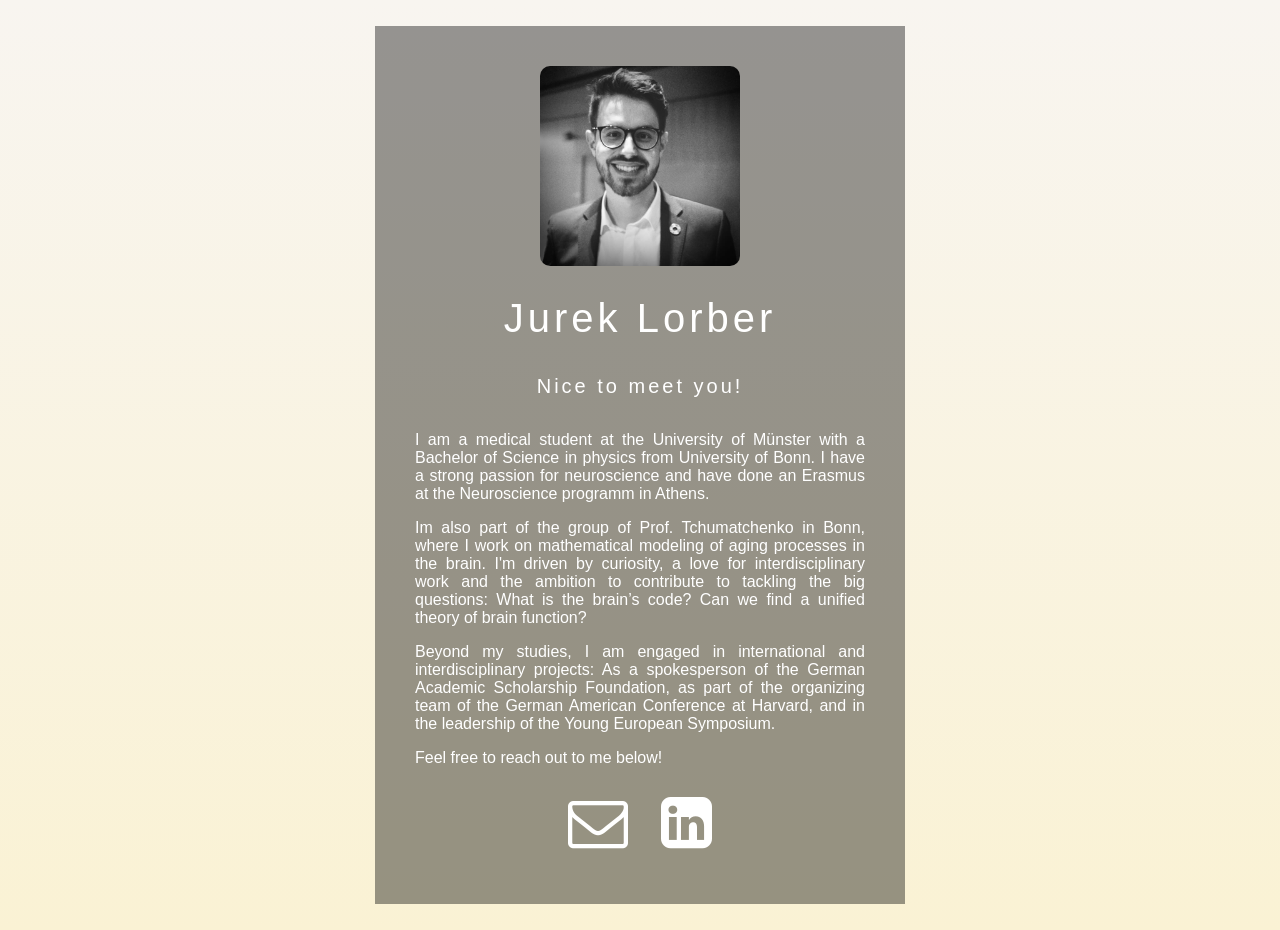
==== index.html @ cd4f738d "Update index.html" ====
<!DOCTYPE html>
<html lang="de" dir="ltr">
  <head>
    <meta charset="utf-8">
    <meta name="viewport" content="width=device-width, initial-scale=1.0">
    <meta property="og:title" content="Jurek Lorber">
    <meta property="og:description" content="Physics student at the University of Bonn with a passion for neuroscience.">
    <meta property="og:image" content="https://www.jureklorber.de/Profilbild.jpg">
    <meta property="og:url" content="https://www.jureklorber.de/">
    <meta property="og:type" content="website">
    <link rel="stylesheet" href="font-awesome/css/font-awesome.min.css">
    <title>Jurek Lorber</title>
    <link rel="manifest" href="manifest.webmanifest.json">
    <link rel="icon" href="favicon.ico" sizes="any">
    <link rel="icon" href="favicon-small.ico" sizes="16x16">
    <link rel="apple-touch-icon" href="apple-touch-icon.png">
    <link rel="icon" href="icon-192.png" type="image/png" sizes="192x192">
    <link rel="icon" href="icon-512.png" type="image/png" sizes="512x512">
    <link rel="icon" href="/icon.svg" type="image/svg+xml">
    <link rel="stylesheet" href="style.css">
  </head>
  <body>
    <div class="box">
      <img src="Profilbild.jpg" alt="Profilbild, auf dem ich zu sehen bin." class="box-img">
      <h1>Jurek Lorber</h1>
      <h5>Nice to meet you!</h5>

      <p>
        I am a medical student at the University of Münster with a Bachelor of Science in physics from University of Bonn. I have a strong passion for neuroscience and have done an Erasmus at the Neuroscience programm in Athens.
      </p>
      <p>
        Im also part of the group of Prof. Tchumatchenko in Bonn, where I work on mathematical modeling of aging processes in the brain. I'm driven by curiosity, a love for interdisciplinary work and the ambition to contribute to tackling the big questions: What is the brain’s code? Can we find a unified theory of brain function? 
      </p>
      <p>
        Beyond my studies, I am engaged in international and interdisciplinary projects: As a spokesperson of the German Academic Scholarship Foundation, as part of the organizing team of the German American Conference at Harvard, and in the leadership of the Young European Symposium.
      </p>
      <p>
        Feel free to reach out to me below!
      </p>

      <ul>
        <li><a href="mailto:mail@jureklorber.de"><i class="fa fa-envelope-o" aria-hidden="true"></i></a></li> 
        <li><a href="https://www.linkedin.com/in/jurekl/"><i class="fa-solid fa-file-lines"></i></a></li>
        <li><a href="https://www.linkedin.com/in/jurekl/"><i class="fa fa-linkedin-square" aria-hidden="true"></i></a></li>
      </ul>
    </div>
  </body>
</html>
---- style.css ----
body {
  margin: 0;
  padding: 0;
  background: linear-gradient(180deg, #f8f5f0, #FAF2D4);
  font-family: 'Century Gothic', sans-serif;
}
.box{
  width: 450px;
  background: rgba(0, 0, 0, 0.4);
  padding: 40px;
  text-align: center;
  margin: auto;
  margin-top: 2%;
  margin-bottom: 2%;
  color: white;
  font-family: 'Century Gothic', sans-serif;
}
.box-img{
  border-radius: 5%;
  width: 200px;
  height: 200px;
}
.box h1{
  font-size: 40px;
  letter-spacing: 4px;
  font-weight: 100;
}
.box h5{
  font-size: 20px;
  letter-spacing: 3px;
  font-weight: 100;
}
.box p{
  text-align: justify;
}
ul{
  margin: 0;
  padding: 0;
}
.box li{
  display: inline-block;
  margin: 6px;
  list-style: none;
}
.box li a{
  color: white;
  text-decoration: none;
  font-size: 60px;
  transition: all ease-in-out 250ms;
}
.box li a:hover{
  color: #b9b9b9;
}

.home-button {
  display: inline-block;
  margin-top: 20px;
  padding: 12px 24px;

  color: white;
  text-decoration: none;

  border: 2px solid white;
  border-radius: 6px;

  transition: 0.2s;
}

.home-button:hover {
  background: white;
  color: black;
}
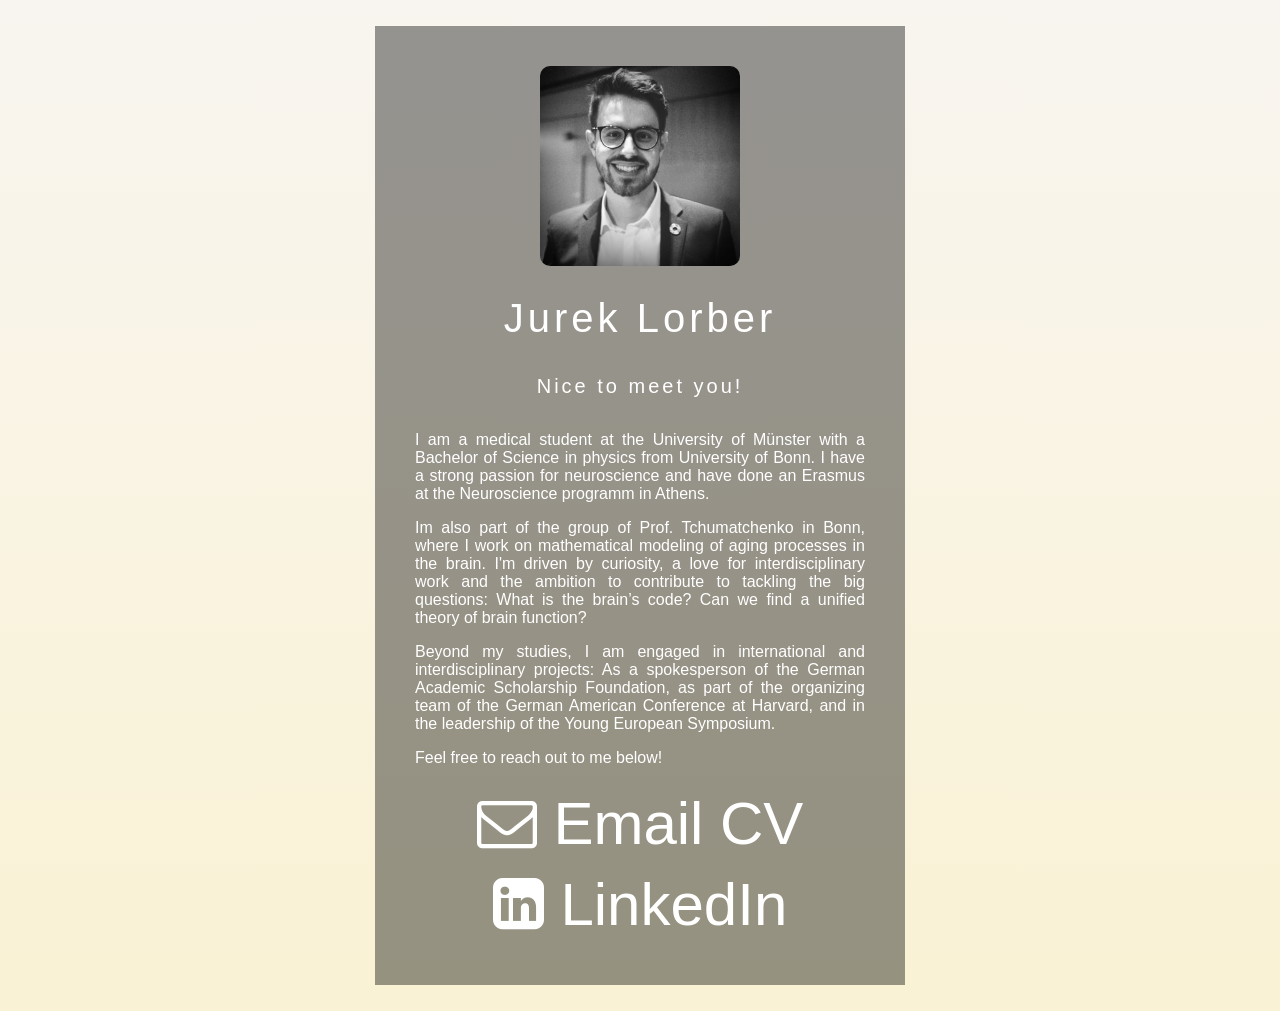
==== commit f1eea82f: "Add contact links section to index.html" ====
--- a/index.html
+++ b/index.html
@@ -37,12 +37,28 @@
       <p>
         Feel free to reach out to me below!
       </p>
+    <ul class="contact-links">
+    <li>
+        <a href="mailto:mail@jureklorber.de">
+            <i class="fa fa-envelope-o" aria-hidden="true"></i>
+            <span>Email</span>
+        </a>
+    </li>
 
-      <ul>
-        <li><a href="mailto:mail@jureklorber.de"><i class="fa fa-envelope-o" aria-hidden="true"></i></a></li> 
-        <li><a href="https://www.linkedin.com/in/jurekl/"><i class="fa-solid fa-file-lines"></i></a></li>
-        <li><a href="https://www.linkedin.com/in/jurekl/"><i class="fa fa-linkedin-square" aria-hidden="true"></i></a></li>
-      </ul>
+    <li>
+        <a href="https://www.jureklorber.de/CV_Lorber.pdf">
+            <i class="fa-solid fa-file-lines" aria-hidden="true"></i>
+            <span>CV</span>
+        </a>
+    </li>
+
+    <li>
+        <a href="https://www.linkedin.com/in/jurekl/">
+            <i class="fa fa-linkedin-square" aria-hidden="true"></i>
+            <span>LinkedIn</span>
+        </a>
+    </li>
+    </ul>
     </div>
   </body>
 </html>
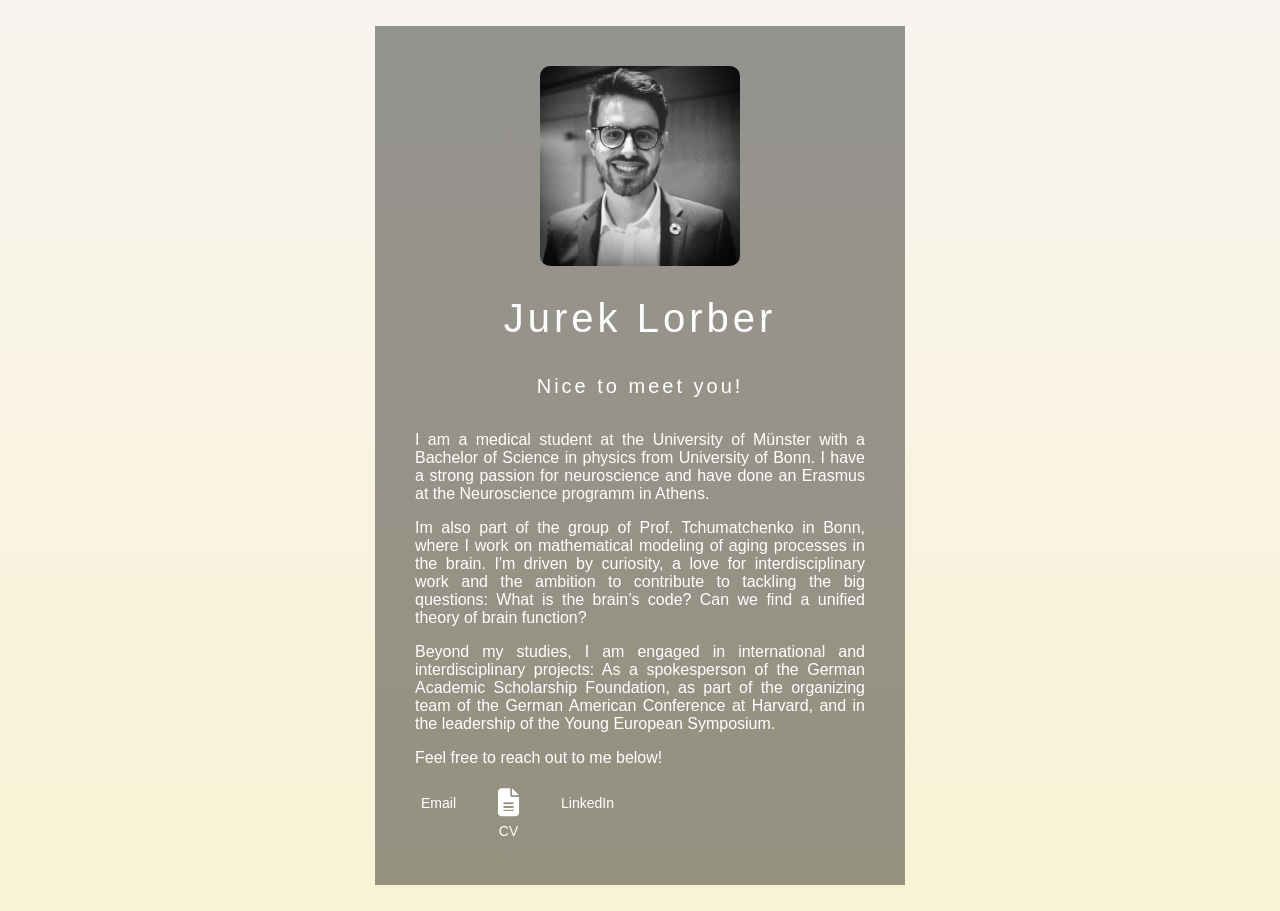
==== commit 64dbb34f: "Add Font Awesome stylesheet link to index.html" ====
--- a/index.html
+++ b/index.html
@@ -14,6 +14,7 @@
     <link rel="icon" href="favicon.ico" sizes="any">
     <link rel="icon" href="favicon-small.ico" sizes="16x16">
     <link rel="apple-touch-icon" href="apple-touch-icon.png">
+    <link rel="stylesheet" href="https://cdnjs.cloudflare.com/ajax/libs/font-awesome/6.7.2/css/all.min.css" />
     <link rel="icon" href="icon-192.png" type="image/png" sizes="192x192">
     <link rel="icon" href="icon-512.png" type="image/png" sizes="512x512">
     <link rel="icon" href="/icon.svg" type="image/svg+xml">
--- a/style.css
+++ b/style.css
@@ -70,3 +70,26 @@
   background: white;
   color: black;
 }
+
+.contact-links {
+    display: flex;
+    gap: 30px;
+    list-style: none;
+    padding: 0;
+}
+
+.contact-links a {
+    display: flex;
+    flex-direction: column;
+    align-items: center;
+    text-decoration: none;
+}
+
+.contact-links i {
+    font-size: 28px;
+    margin-bottom: 6px;
+}
+
+.contact-links span {
+    font-size: 14px;
+}
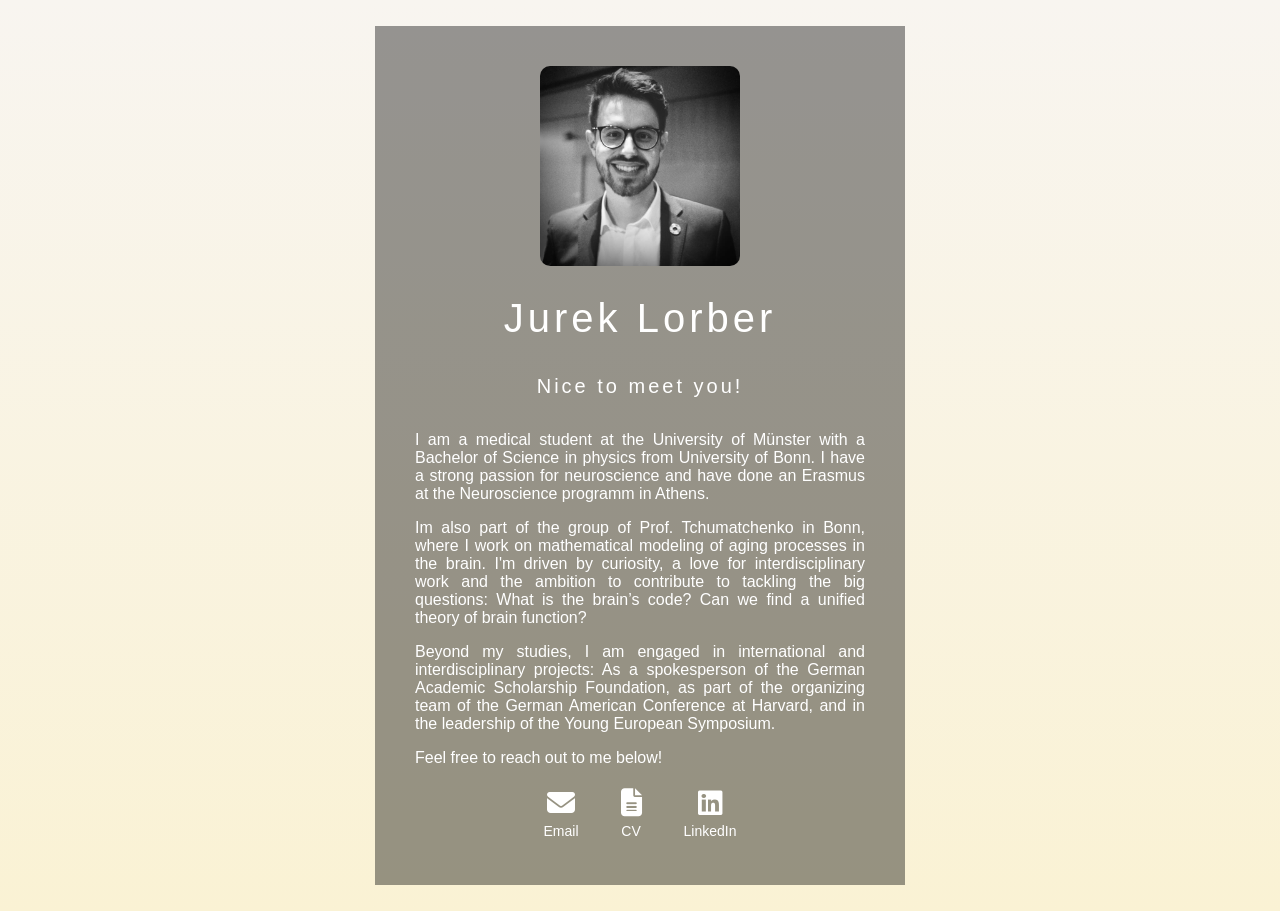
==== commit 592296d9: "Update Font Awesome icons in contact links" ====
--- a/index.html
+++ b/index.html
@@ -41,7 +41,7 @@
     <ul class="contact-links">
     <li>
         <a href="mailto:mail@jureklorber.de">
-            <i class="fa fa-envelope-o" aria-hidden="true"></i>
+            <i class="fa-solid fa-envelope"></i>
             <span>Email</span>
         </a>
     </li>
@@ -55,7 +55,7 @@
 
     <li>
         <a href="https://www.linkedin.com/in/jurekl/">
-            <i class="fa fa-linkedin-square" aria-hidden="true"></i>
+            <i class="fa-brands fa-linkedin"></i>
             <span>LinkedIn</span>
         </a>
     </li>
--- a/style.css
+++ b/style.css
@@ -73,6 +73,7 @@
 
 .contact-links {
     display: flex;
+    justify-content: center;
     gap: 30px;
     list-style: none;
     padding: 0;
@@ -80,6 +81,7 @@
 
 .contact-links a {
     display: flex;
+    justify-content: center;
     flex-direction: column;
     align-items: center;
     text-decoration: none;
@@ -87,9 +89,11 @@
 
 .contact-links i {
     font-size: 28px;
+    justify-content: center;
     margin-bottom: 6px;
 }
 
 .contact-links span {
     font-size: 14px;
+    justify-content: center;
 }
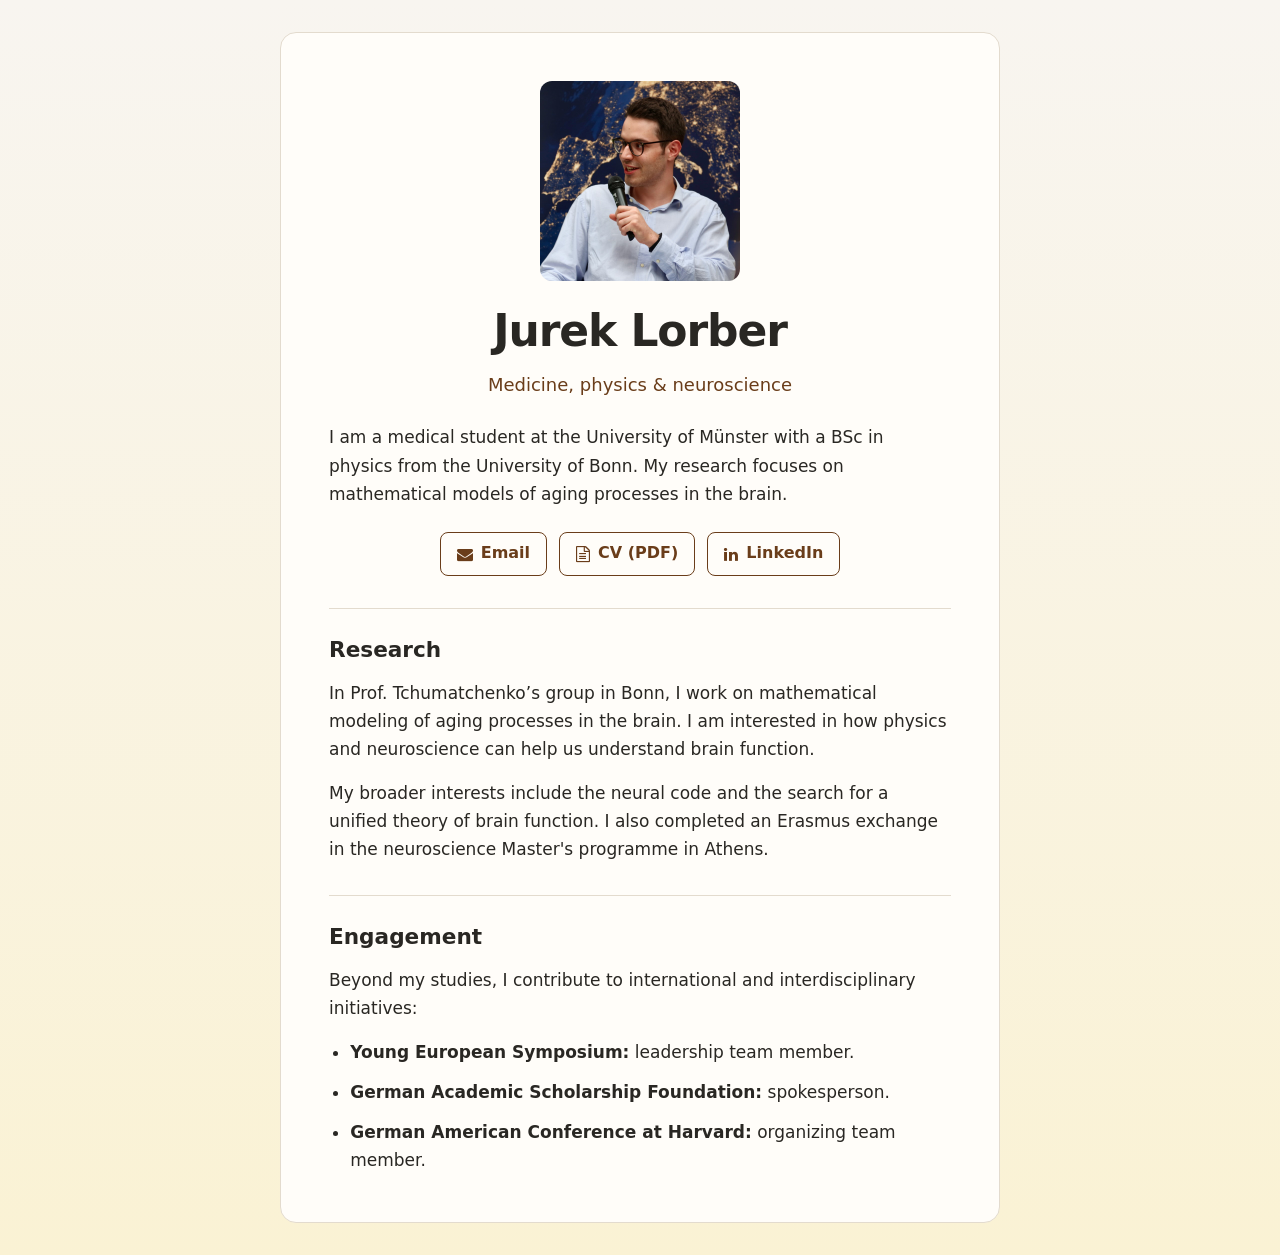
==== commit 46665be7: "Revise index.html for updated personal information Updated the HTML structure and content for Jurek " ====
--- a/index.html
+++ b/index.html
@@ -1,65 +1,85 @@
 <!DOCTYPE html>
-<html lang="de" dir="ltr">
+<html lang="en" dir="ltr">
   <head>
     <meta charset="utf-8">
     <meta name="viewport" content="width=device-width, initial-scale=1.0">
-    <meta property="og:title" content="Jurek Lorber">
-    <meta property="og:description" content="Physics student at the University of Bonn with a passion for neuroscience.">
+    <title>Jurek Lorber | Medicine, Physics &amp; Neuroscience</title>
+    <meta name="description" content="Medical student at the University of Münster and physics graduate from Bonn, working on mathematical models of brain aging in the Tchumatchenko group.">
+    <link rel="canonical" href="https://www.jureklorber.de/">
+
+    <meta property="og:title" content="Jurek Lorber | Medicine, Physics &amp; Neuroscience">
+    <meta property="og:description" content="Medical student at the University of Münster and physics graduate from Bonn, working on mathematical models of brain aging in the Tchumatchenko group.">
     <meta property="og:image" content="https://www.jureklorber.de/Profilbild.jpg">
+    <meta property="og:image:alt" content="Jurek Lorber speaking into a microphone">
     <meta property="og:url" content="https://www.jureklorber.de/">
     <meta property="og:type" content="website">
-    <link rel="stylesheet" href="font-awesome/css/font-awesome.min.css">
-    <title>Jurek Lorber</title>
+
     <link rel="manifest" href="manifest.webmanifest.json">
     <link rel="icon" href="favicon.ico" sizes="any">
-    <link rel="icon" href="favicon-small.ico" sizes="16x16">
-    <link rel="apple-touch-icon" href="apple-touch-icon.png">
-    <link rel="stylesheet" href="https://cdnjs.cloudflare.com/ajax/libs/font-awesome/6.7.2/css/all.min.css" />
-    <link rel="icon" href="icon-192.png" type="image/png" sizes="192x192">
-    <link rel="icon" href="icon-512.png" type="image/png" sizes="512x512">
-    <link rel="icon" href="/icon.svg" type="image/svg+xml">
+    <link rel="icon" href="favicon.svg" type="image/svg+xml">
+    <link rel="apple-touch-icon" href="apple-touch-icon.png" sizes="180x180">
+    <link rel="stylesheet" href="font-awesome/css/font-awesome.min.css">
     <link rel="stylesheet" href="style.css">
   </head>
   <body>
-    <div class="box">
-      <img src="Profilbild.jpg" alt="Profilbild, auf dem ich zu sehen bin." class="box-img">
-      <h1>Jurek Lorber</h1>
-      <h5>Nice to meet you!</h5>
+    <main class="box">
+      <header class="profile-header">
+        <img src="Profilbild.jpg" alt="Jurek Lorber speaking into a microphone" class="box-img" width="200" height="200">
+        <h1>Jurek Lorber</h1>
+        <p class="subtitle">Medicine, physics &amp; neuroscience</p>
+        <p class="intro">
+          I am a medical student at the University of Münster with a BSc in physics
+          from the University of Bonn. My research focuses on mathematical models
+          of aging processes in the brain.
+        </p>
 
-      <p>
-        I am a medical student at the University of Münster with a Bachelor of Science in physics from University of Bonn. I have a strong passion for neuroscience and have done an Erasmus at the Neuroscience programm in Athens.
-      </p>
-      <p>
-        Im also part of the group of Prof. Tchumatchenko in Bonn, where I work on mathematical modeling of aging processes in the brain. I'm driven by curiosity, a love for interdisciplinary work and the ambition to contribute to tackling the big questions: What is the brain’s code? Can we find a unified theory of brain function? 
-      </p>
-      <p>
-        Beyond my studies, I am engaged in international and interdisciplinary projects: As a spokesperson of the German Academic Scholarship Foundation, as part of the organizing team of the German American Conference at Harvard, and in the leadership of the Young European Symposium.
-      </p>
-      <p>
-        Feel free to reach out to me below!
-      </p>
-    <ul class="contact-links">
-    <li>
-        <a href="mailto:mail@jureklorber.de">
-            <i class="fa-solid fa-envelope"></i>
-            <span>Email</span>
-        </a>
-    </li>
+        <nav aria-label="Contact and CV">
+          <ul class="contact-links">
+            <li>
+              <a href="mailto:mail@jureklorber.de">
+                <i class="fa fa-envelope" aria-hidden="true"></i>
+                <span>Email</span>
+              </a>
+            </li>
+            <li>
+              <a href="CV_Lorber.pdf">
+                <i class="fa fa-file-text-o" aria-hidden="true"></i>
+                <span>CV (PDF)</span>
+              </a>
+            </li>
+            <li>
+              <a href="https://www.linkedin.com/in/jurekl/">
+                <i class="fa fa-linkedin" aria-hidden="true"></i>
+                <span>LinkedIn</span>
+              </a>
+            </li>
+          </ul>
+        </nav>
+      </header>
 
-    <li>
-        <a href="https://www.jureklorber.de/CV_Lorber.pdf">
-            <i class="fa-solid fa-file-lines" aria-hidden="true"></i>
-            <span>CV</span>
-        </a>
-    </li>
+      <section class="content-section" aria-labelledby="research-heading">
+        <h2 id="research-heading">Research</h2>
+        <p>
+          In Prof. Tchumatchenko’s group in Bonn, I work on mathematical modeling
+          of aging processes in the brain. I am interested in how physics and
+          neuroscience can help us understand brain function.
+        </p>
+        <p>
+          My broader interests include the neural code and the search for a
+          unified theory of brain function. I also completed an Erasmus exchange
+          in the neuroscience Master's programme in Athens.
+        </p>
+      </section>
 
-    <li>
-        <a href="https://www.linkedin.com/in/jurekl/">
-            <i class="fa-brands fa-linkedin"></i>
-            <span>LinkedIn</span>
-        </a>
-    </li>
-    </ul>
-    </div>
+      <section class="content-section" aria-labelledby="engagement-heading">
+        <h2 id="engagement-heading">Engagement</h2>
+        <p>Beyond my studies, I contribute to international and interdisciplinary initiatives:</p>
+        <ul class="engagement-list">
+          <li><strong>Young European Symposium:</strong> leadership team member.</li>
+          <li><strong>German Academic Scholarship Foundation:</strong> spokesperson.</li>
+          <li><strong>German American Conference at Harvard:</strong> organizing team member.</li>
+        </ul>
+      </section>
+    </main>
   </body>
 </html>
--- a/style.css
+++ b/style.css
@@ -1,99 +1,170 @@
+:root {
+  color-scheme: light;
+  --text: #292723;
+  --muted: #625b52;
+  --accent: #6a3d1a;
+  --surface: #fffdf9;
+  --border: #e3dbce;
+}
+
+*,
+*::before,
+*::after {
+  box-sizing: border-box;
+}
+
 body {
   margin: 0;
+  min-height: 100vh;
+  background: linear-gradient(180deg, #f8f5f0, #faf2d4);
+  color: var(--text);
+  font-family: system-ui, -apple-system, BlinkMacSystemFont, "Segoe UI", sans-serif;
+  font-size: 17px;
+  line-height: 1.65;
+}
+
+.box {
+  width: min(720px, calc(100% - 32px));
+  margin: 32px auto;
+  padding: clamp(24px, 5vw, 48px);
+  background: var(--surface);
+  border: 1px solid var(--border);
+  border-radius: 16px;
+  overflow-wrap: anywhere;
+}
+
+.profile-header {
+  text-align: center;
+}
+
+.box-img {
+  display: block;
+  width: 200px;
+  max-width: 100%;
+  height: auto;
+  margin: 0 auto 24px;
+  border-radius: 12px;
+}
+
+h1,
+h2 {
+  line-height: 1.2;
+  text-wrap: balance;
+}
+
+h1 {
+  margin: 0 0 12px;
+  font-size: clamp(2rem, 6vw, 2.75rem);
+  font-weight: 650;
+  letter-spacing: -0.025em;
+}
+
+h2 {
+  margin: 0 0 16px;
+  font-size: 1.35rem;
+  font-weight: 650;
+}
+
+p {
+  margin: 0 0 16px;
+  text-align: left;
+}
+
+.subtitle {
+  margin: 0 0 24px;
+  color: var(--accent);
+  font-size: 1.125rem;
+  text-align: center;
+}
+
+.intro {
+  margin: 0;
+}
+
+a {
+  color: var(--accent);
+  text-underline-offset: 0.2em;
+}
+
+a:focus-visible {
+  outline: 3px solid var(--accent);
+  outline-offset: 4px;
+}
+
+.contact-links {
+  display: flex;
+  flex-wrap: wrap;
+  justify-content: center;
+  gap: 12px;
+  margin: 24px 0 0;
   padding: 0;
-  background: linear-gradient(180deg, #f8f5f0, #FAF2D4);
-  font-family: 'Century Gothic', sans-serif;
-}
-.box{
-  width: 450px;
-  background: rgba(0, 0, 0, 0.4);
-  padding: 40px;
-  text-align: center;
-  margin: auto;
-  margin-top: 2%;
-  margin-bottom: 2%;
-  color: white;
-  font-family: 'Century Gothic', sans-serif;
-}
-.box-img{
-  border-radius: 5%;
-  width: 200px;
-  height: 200px;
-}
-.box h1{
-  font-size: 40px;
-  letter-spacing: 4px;
-  font-weight: 100;
-}
-.box h5{
-  font-size: 20px;
-  letter-spacing: 3px;
-  font-weight: 100;
-}
-.box p{
-  text-align: justify;
-}
-ul{
-  margin: 0;
-  padding: 0;
-}
-.box li{
-  display: inline-block;
-  margin: 6px;
   list-style: none;
 }
-.box li a{
-  color: white;
+
+.contact-links a,
+.home-button {
+  display: inline-flex;
+  align-items: center;
+  justify-content: center;
+  gap: 8px;
+  min-height: 44px;
+  padding: 10px 16px;
+  border: 1px solid var(--accent);
+  border-radius: 8px;
+  font-size: 1rem;
+  font-weight: 600;
+  line-height: 1.3;
   text-decoration: none;
-  font-size: 60px;
-  transition: all ease-in-out 250ms;
 }
-.box li a:hover{
-  color: #b9b9b9;
+
+.contact-links a:hover,
+.home-button:hover {
+  background: var(--accent);
+  color: var(--surface);
+}
+
+.contact-links i {
+  font-size: 1rem;
+}
+
+.content-section {
+  margin-top: 32px;
+  padding-top: 28px;
+  border-top: 1px solid var(--border);
+}
+
+.content-section > :last-child {
+  margin-bottom: 0;
+}
+
+.engagement-list {
+  margin: 0;
+  padding-left: 1.25em;
+}
+
+.engagement-list li + li {
+  margin-top: 12px;
+}
+
+.paper-page h1,
+.paper-page .subtitle {
+  text-align: left;
+}
+
+.paper-page .subtitle {
+  color: var(--muted);
 }
 
 .home-button {
-  display: inline-block;
-  margin-top: 20px;
-  padding: 12px 24px;
-
-  color: white;
-  text-decoration: none;
-
-  border: 2px solid white;
-  border-radius: 6px;
-
-  transition: 0.2s;
+  margin-top: 8px;
 }
 
-.home-button:hover {
-  background: white;
-  color: black;
+@media (max-width: 480px) {
+  .box {
+    margin: 16px auto;
+  }
+
+  .box-img {
+    width: 160px;
+  }
 }
-
-.contact-links {
-    display: flex;
-    justify-content: center;
-    gap: 30px;
-    list-style: none;
-    padding: 0;
-}
-
-.contact-links a {
-    display: flex;
-    justify-content: center;
-    flex-direction: column;
-    align-items: center;
-    text-decoration: none;
-}
-
-.contact-links i {
-    font-size: 28px;
-    justify-content: center;
-    margin-bottom: 6px;
-}
-
-.contact-links span {
-    font-size: 14px;
-    justify-content: center;
-}
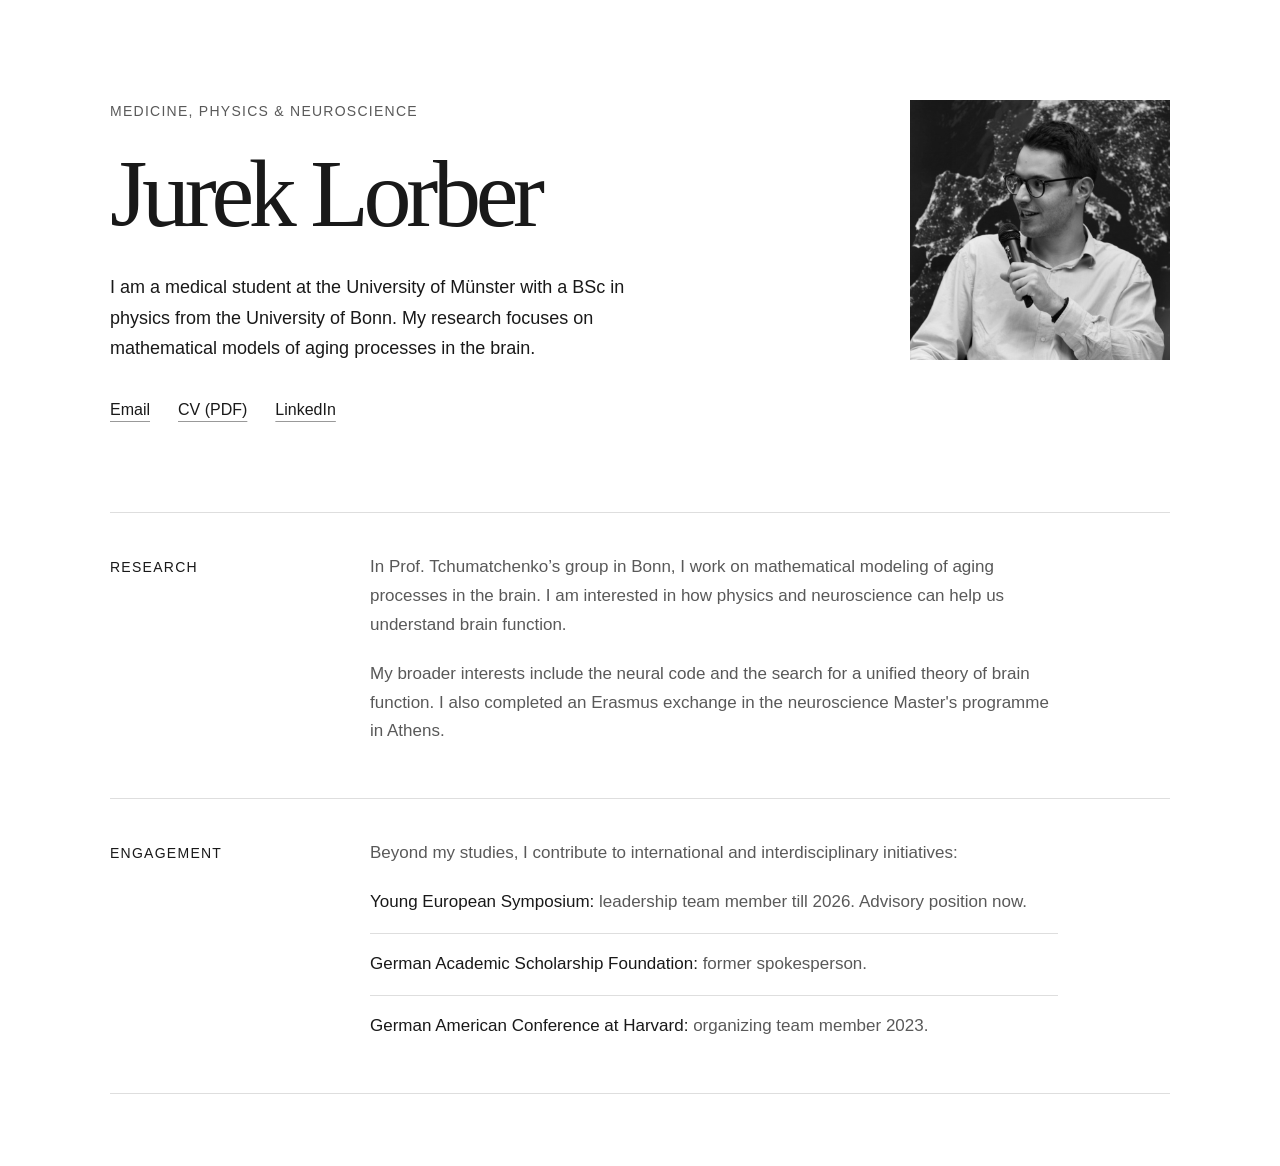
==== commit dec01628: "Update engagement list with new roles and dates" ====
--- a/index.html
+++ b/index.html
@@ -75,9 +75,9 @@
         <h2 id="engagement-heading">Engagement</h2>
         <p>Beyond my studies, I contribute to international and interdisciplinary initiatives:</p>
         <ul class="engagement-list">
-          <li><strong>Young European Symposium:</strong> leadership team member.</li>
-          <li><strong>German Academic Scholarship Foundation:</strong> spokesperson.</li>
-          <li><strong>German American Conference at Harvard:</strong> organizing team member.</li>
+          <li><strong>Young European Symposium:</strong> leadership team member till 2026. Advisory position now.</li>
+          <li><strong>German Academic Scholarship Foundation:</strong> former spokesperson.</li>
+          <li><strong>German American Conference at Harvard:</strong> organizing team member 2023.</li>
         </ul>
       </section>
     </main>
--- a/style.css
+++ b/style.css
@@ -1,170 +1,212 @@
 :root {
   color-scheme: light;
-  --text: #292723;
-  --muted: #625b52;
-  --accent: #6a3d1a;
-  --surface: #fffdf9;
-  --border: #e3dbce;
-}
-
-*,
-*::before,
-*::after {
-  box-sizing: border-box;
-}
+  --background: #ffffff;
+  --text: #191919;
+  --muted: #595959;
+  --line: #dedede;
+}
+
+*, *::before, *::after { box-sizing: border-box; }
 
 body {
   margin: 0;
-  min-height: 100vh;
-  background: linear-gradient(180deg, #f8f5f0, #faf2d4);
+  background: var(--background);
   color: var(--text);
-  font-family: system-ui, -apple-system, BlinkMacSystemFont, "Segoe UI", sans-serif;
+  font-family: -apple-system, BlinkMacSystemFont, "Segoe UI", sans-serif;
   font-size: 17px;
-  line-height: 1.65;
-}
+  line-height: 1.7;
+  -webkit-font-smoothing: antialiased;
+}
+
+::selection { background: #dfe6e9; color: #191919; }
 
 .box {
-  width: min(720px, calc(100% - 32px));
-  margin: 32px auto;
-  padding: clamp(24px, 5vw, 48px);
-  background: var(--surface);
-  border: 1px solid var(--border);
-  border-radius: 16px;
-  overflow-wrap: anywhere;
+  width: min(1060px, calc(100% - 96px));
+  margin: 100px auto 72px;
+  overflow-wrap: break-word;
 }
 
 .profile-header {
-  text-align: center;
+  display: grid;
+  grid-template-columns: minmax(0, 1fr) 260px;
+  column-gap: 80px;
+  align-items: start;
+  padding-bottom: 80px;
+}
+
+h1, h2, p { margin: 0; }
+
+h1 {
+  grid-column: 1;
+  grid-row: 2;
+  margin-bottom: 28px;
+  font-family: Georgia, "Times New Roman", serif;
+  font-size: clamp(3.5rem, 7.5vw, 6.25rem);
+  font-weight: 400;
+  line-height: 1.04;
+  letter-spacing: -0.055em;
+}
+
+.subtitle {
+  grid-column: 1;
+  grid-row: 1;
+  margin-bottom: 22px;
+  color: var(--muted);
+  font-size: 0.875rem;
+  line-height: 1.6;
+  letter-spacing: 0.09em;
+  text-transform: uppercase;
 }
 
 .box-img {
+  grid-column: 2;
+  grid-row: 1 / 5;
   display: block;
-  width: 200px;
-  max-width: 100%;
+  width: 100%;
   height: auto;
-  margin: 0 auto 24px;
-  border-radius: 12px;
-}
-
-h1,
-h2 {
-  line-height: 1.2;
-  text-wrap: balance;
-}
-
-h1 {
-  margin: 0 0 12px;
-  font-size: clamp(2rem, 6vw, 2.75rem);
-  font-weight: 650;
-  letter-spacing: -0.025em;
-}
-
-h2 {
-  margin: 0 0 16px;
-  font-size: 1.35rem;
-  font-weight: 650;
-}
-
-p {
-  margin: 0 0 16px;
-  text-align: left;
-}
-
-.subtitle {
-  margin: 0 0 24px;
-  color: var(--accent);
+  aspect-ratio: 1;
+  object-fit: cover;
+  filter: grayscale(1);
+}
+
+.intro {
+  grid-column: 1;
+  grid-row: 3;
+  max-width: 36rem;
   font-size: 1.125rem;
-  text-align: center;
-}
-
-.intro {
-  margin: 0;
-}
+}
+
+.profile-header nav { grid-column: 1; grid-row: 4; }
 
 a {
-  color: var(--accent);
-  text-underline-offset: 0.2em;
-}
-
-a:focus-visible {
-  outline: 3px solid var(--accent);
-  outline-offset: 4px;
-}
+  color: inherit;
+  text-decoration-thickness: 1px;
+  text-underline-offset: 6px;
+  text-decoration-color: #999;
+}
+
+a:hover { text-decoration-color: currentColor; }
+a:focus-visible { outline: 2px solid currentColor; outline-offset: 6px; }
 
 .contact-links {
   display: flex;
   flex-wrap: wrap;
-  justify-content: center;
-  gap: 12px;
+  gap: 8px 28px;
   margin: 24px 0 0;
   padding: 0;
   list-style: none;
 }
 
-.contact-links a,
-.home-button {
+.contact-links a, .home-button {
   display: inline-flex;
   align-items: center;
-  justify-content: center;
-  gap: 8px;
   min-height: 44px;
-  padding: 10px 16px;
-  border: 1px solid var(--accent);
-  border-radius: 8px;
   font-size: 1rem;
-  font-weight: 600;
-  line-height: 1.3;
-  text-decoration: none;
-}
-
-.contact-links a:hover,
-.home-button:hover {
-  background: var(--accent);
-  color: var(--surface);
-}
-
-.contact-links i {
-  font-size: 1rem;
-}
+}
+
+.contact-links i { display: none; }
 
 .content-section {
-  margin-top: 32px;
-  padding-top: 28px;
-  border-top: 1px solid var(--border);
-}
-
-.content-section > :last-child {
-  margin-bottom: 0;
-}
-
-.engagement-list {
-  margin: 0;
-  padding-left: 1.25em;
-}
-
-.engagement-list li + li {
-  margin-top: 12px;
-}
-
-.paper-page h1,
-.paper-page .subtitle {
-  text-align: left;
-}
-
-.paper-page .subtitle {
-  color: var(--muted);
-}
-
-.home-button {
-  margin-top: 8px;
-}
-
-@media (max-width: 480px) {
+  display: grid;
+  grid-template-columns: 180px minmax(0, 1fr);
+  gap: 20px 80px;
+  padding: 40px 0 52px;
+  border-top: 1px solid var(--line);
+}
+
+.content-section h2 {
+  grid-column: 1;
+  grid-row: 1;
+  padding-top: 3px;
+  font-size: 0.875rem;
+  font-weight: 500;
+  line-height: 1.7;
+  letter-spacing: 0.09em;
+  text-transform: uppercase;
+}
+
+.content-section > p, .content-section > ul {
+  grid-column: 2;
+  max-width: 43rem;
+}
+
+.content-section p { color: var(--muted); }
+.content-section:last-child { border-bottom: 1px solid var(--line); }
+
+.engagement-list { margin: 0; padding: 0; list-style: none; }
+.engagement-list li { padding: 16px 0; color: var(--muted); }
+.engagement-list li + li { border-top: 1px solid var(--line); }
+.engagement-list li:first-child { padding-top: 0; }
+.engagement-list li:last-child { padding-bottom: 0; }
+.engagement-list strong { color: var(--text); font-weight: 500; }
+
+/* Existing CRP page */
+.paper-page { max-width: 720px; }
+.paper-page h1 { font-size: clamp(3rem, 8vw, 5rem); }
+.paper-page .subtitle { margin-bottom: 28px; }
+.paper-page > p:not(.subtitle) { max-width: 36rem; color: var(--muted); }
+.home-button { margin-top: 28px; }
+
+@media (max-width: 900px) {
+  .profile-header {
+    grid-template-columns: minmax(0, 1fr) 210px;
+    column-gap: 40px;
+  }
+
+  .content-section {
+    grid-template-columns: 140px minmax(0, 1fr);
+    column-gap: 40px;
+  }
+}
+
+@media (max-width: 700px) {
   .box {
-    margin: 16px auto;
+    width: calc(100% - 48px);
+    margin: 48px auto;
+  }
+
+  .profile-header {
+    grid-template-columns: minmax(0, 1fr);
+    padding-bottom: 48px;
+  }
+
+  h1 {
+    font-size: clamp(3.25rem, 12vw, 5rem);
+    margin-bottom: 28px;
+  }
+
+  .subtitle {
+    font-size: 0.875rem;
+    letter-spacing: 0.05em;
+    margin-bottom: 16px;
   }
 
   .box-img {
-    width: 160px;
-  }
-}
+    grid-column: 1;
+    grid-row: 3;
+    width: 180px;
+    margin-bottom: 28px;
+  }
+
+  .intro {
+    grid-row: 4;
+    font-size: 1.0625rem;
+  }
+
+  .profile-header nav { grid-row: 5; }
+
+  .contact-links {
+    gap: 8px 24px;
+    margin-top: 20px;
+  }
+
+  .content-section {
+    grid-template-columns: minmax(0, 1fr);
+    gap: 20px;
+    padding: 28px 0 36px;
+  }
+
+  .content-section > p, .content-section > ul { grid-column: 1; }
+  .content-section h2 { padding-top: 0; }
+  .engagement-list strong { display: block; }
+}
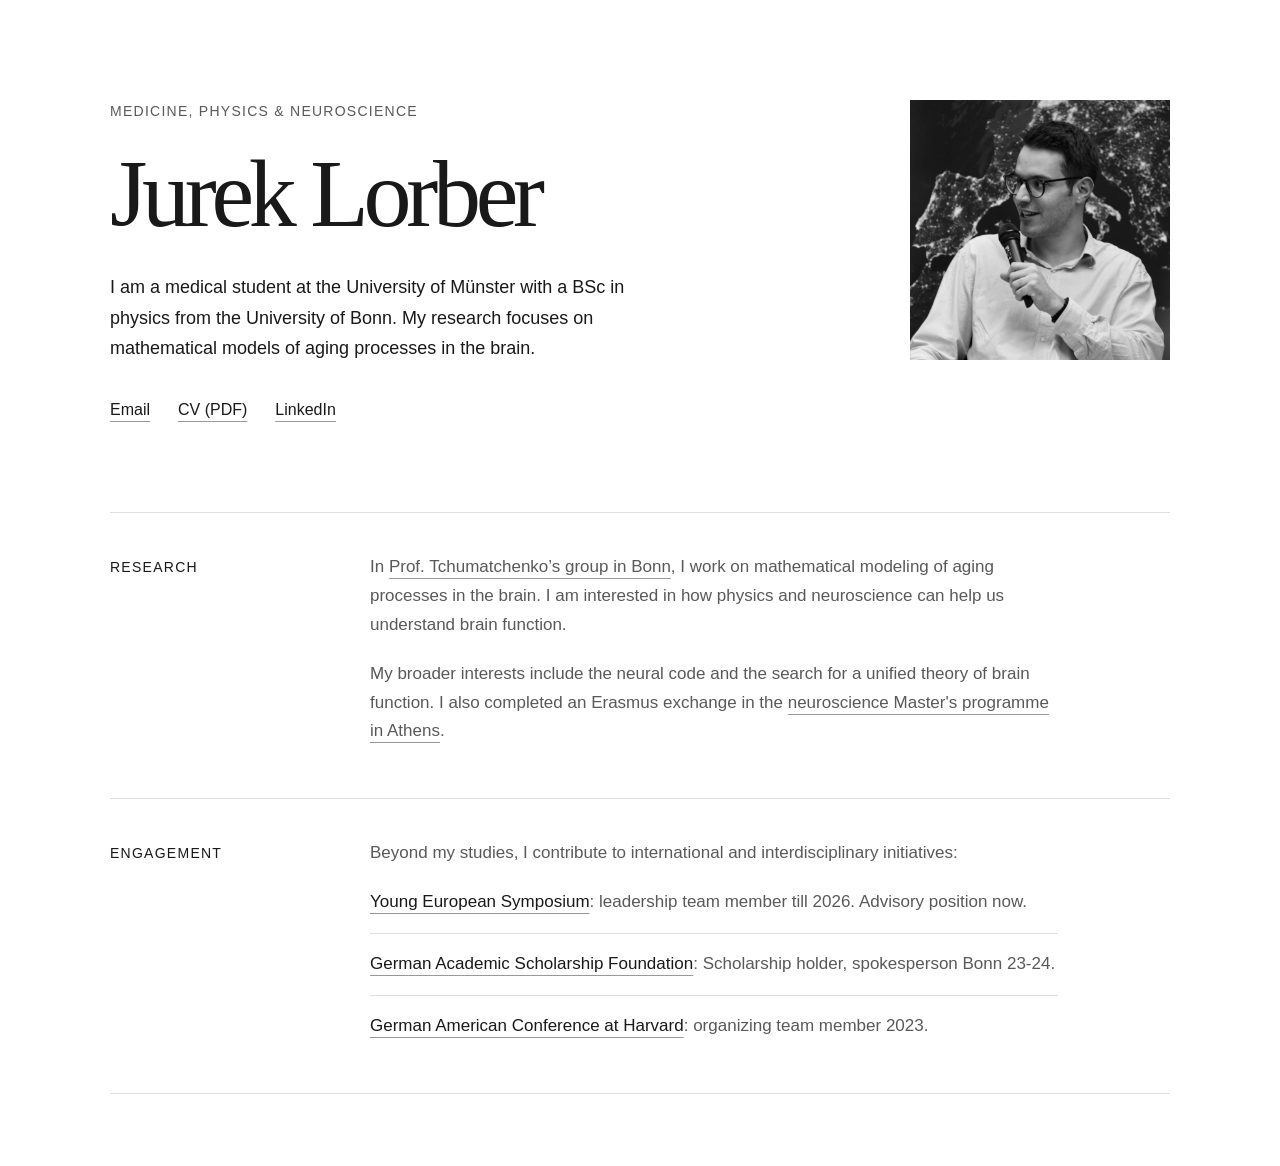
==== commit edf20dfc: "Add links to research and engagement sections" ====
--- a/index.html
+++ b/index.html
@@ -60,14 +60,14 @@
       <section class="content-section" aria-labelledby="research-heading">
         <h2 id="research-heading">Research</h2>
         <p>
-          In Prof. Tchumatchenko’s group in Bonn, I work on mathematical modeling
+          In <a href="https://www.tchumatchenko.de">Prof. Tchumatchenko’s group in Bonn</a>, I work on mathematical modeling
           of aging processes in the brain. I am interested in how physics and
           neuroscience can help us understand brain function.
         </p>
         <p>
           My broader interests include the neural code and the search for a
           unified theory of brain function. I also completed an Erasmus exchange
-          in the neuroscience Master's programme in Athens.
+          in the <a href="https://masterneuroscience.gr">neuroscience Master's programme in Athens</a>.
         </p>
       </section>
 
@@ -75,9 +75,9 @@
         <h2 id="engagement-heading">Engagement</h2>
         <p>Beyond my studies, I contribute to international and interdisciplinary initiatives:</p>
         <ul class="engagement-list">
-          <li><strong>Young European Symposium:</strong> leadership team member till 2026. Advisory position now.</li>
-          <li><strong>German Academic Scholarship Foundation:</strong> former spokesperson.</li>
-          <li><strong>German American Conference at Harvard:</strong> organizing team member 2023.</li>
+          <li><strong><a href="https://young-european-symposium.eu">Young European Symposium</a></strong>: leadership team member till 2026. Advisory position now.</li>
+          <li><strong><a href="https://www.studienstiftung.de">German Academic Scholarship Foundation</a></strong>: Scholarship holder, spokesperson Bonn 23-24.</li>
+          <li><strong><a href="https://germanamericanconference.org">German American Conference at Harvard</a></strong>: organizing team member 2023.</li>
         </ul>
       </section>
     </main>
